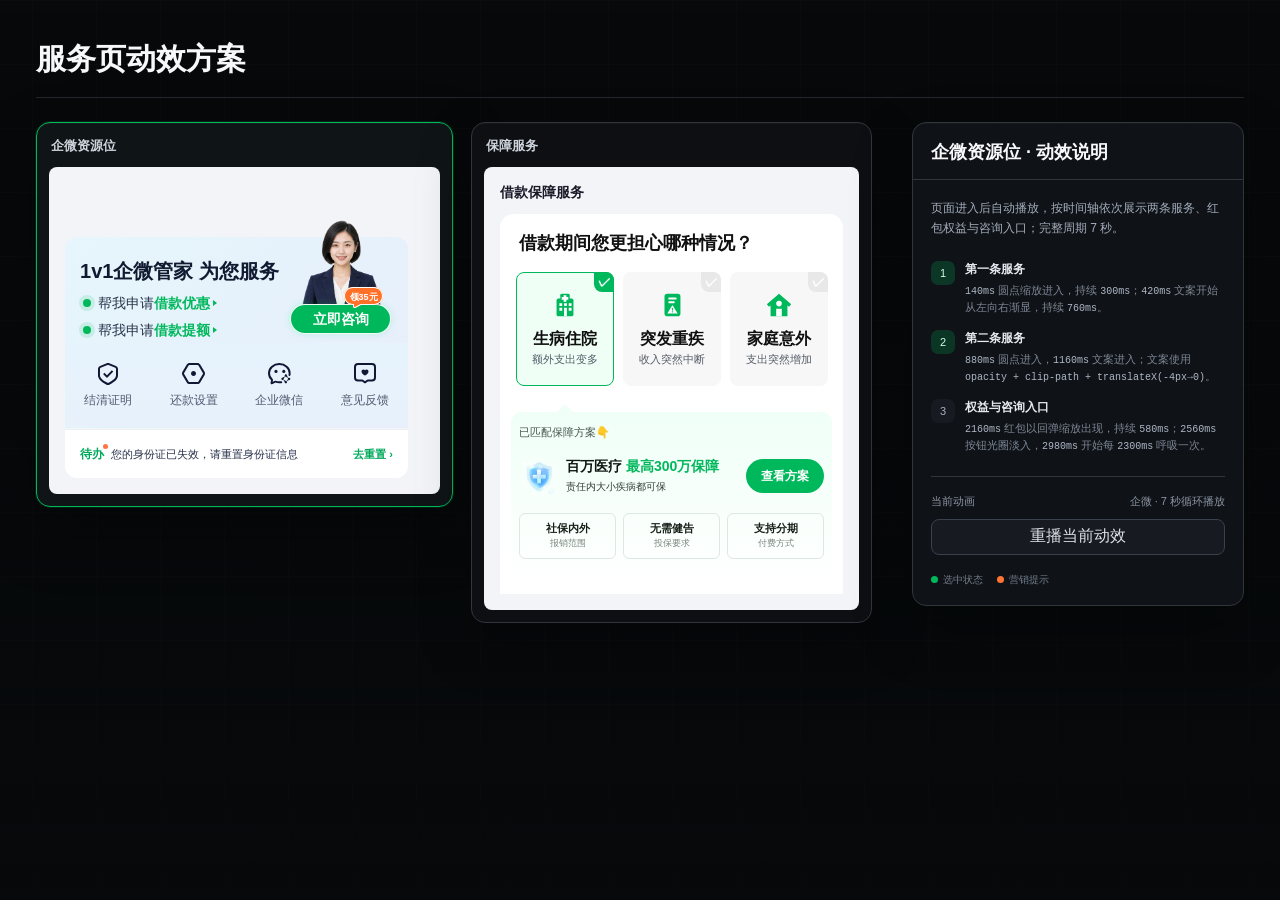
==== index.html @ 7b74b4e6 "Publish service page motion demo" ====
<!doctype html>
<html lang="zh-CN">
<head>
  <meta charset="utf-8" />
  <meta name="viewport" content="width=device-width, initial-scale=1" />
  <title>服务页动效方案</title>
  <style>
    :root { --bg:#07090b; --panel:#111419; --panel-2:#171a20; --line:#30353e; --line-soft:#22262d; --text:#f7f8fa; --muted:#8f98a8; --muted-2:#626b7a; --green:#00b85c; --orange:#ff7533; }
    * { box-sizing:border-box; }
    html,body { min-height:100%; margin:0; }
    body { position:relative; background-color:var(--bg); background-image:linear-gradient(rgba(255,255,255,.012) 1px,transparent 1px),linear-gradient(90deg,rgba(255,255,255,.012) 1px,transparent 1px); background-size:64px 64px; background-position:center top; color:var(--text); font-family:-apple-system,BlinkMacSystemFont,"Noto Sans SC","PingFang SC","Microsoft YaHei",sans-serif; -webkit-font-smoothing:antialiased; text-rendering:optimizeLegibility; }
    body::before { content:""; position:fixed; inset:0; z-index:0; background:linear-gradient(180deg,rgba(7,9,11,0) 0%,rgba(7,9,11,.08) 48%,rgba(7,9,11,.72) 100%); pointer-events:none; }
    button { font:inherit; }
    .app { position:relative; z-index:1; min-height:100vh; padding:42px 36px 64px; }
    .shell { position:relative; width:min(1240px,100%); margin:0 auto; }
    .topbar { position:relative; display:flex; justify-content:space-between; align-items:flex-end; gap:26px; padding-bottom:20px; border-bottom:1px solid var(--line-soft); }
    .eyebrow { margin:0 0 9px; color:var(--muted-2); font-size:11px; letter-spacing:.14em; }
    h1 { margin:0; font-size:30px; line-height:1.16; letter-spacing:0; }
    .subtitle { margin:10px 0 0; color:var(--muted); font-size:13px; line-height:1.6; }
    .figma-ref { color:#8993a3; font-size:12px; white-space:nowrap; }
    .figma-ref a { color:#b7c1d1; text-decoration:none; border-bottom:1px solid #5b6574; }
    .layout { display:grid; grid-template-columns:minmax(0,1fr) 332px; gap:30px; align-items:start; padding-top:24px; }
    .left { min-width:0; }
    .left-head { display:none; }
    .left-head h2 { margin:0; font-size:14px; letter-spacing:.01em; }
    .left-head span { color:var(--muted-2); font-size:11px; }
    .eyebrow,.subtitle,.figma-ref,.left-head span,.card-label small,.right-head .kicker,.legend { display:none; }
    .motion-grid { display:grid; grid-template-columns:417px 401px; gap:18px; align-items:start; }
    .motion-card { position:relative; min-width:0; padding:12px; border:1px solid var(--line); border-radius:14px; background:rgba(15,17,21,.9); box-shadow:0 22px 54px rgba(0,0,0,.28),inset 0 1px rgba(255,255,255,.025); cursor:pointer; transition:border-color .25s ease,background .25s ease,transform .25s ease,box-shadow .25s ease; backdrop-filter:blur(10px); }
    .motion-card:hover { transform:translateY(-2px); border-color:#47505d; }
    .motion-card.is-active { border-color:var(--green); background:rgba(16,22,24,.94); box-shadow:0 0 0 1px rgba(0,184,92,.14),0 24px 60px rgba(0,0,0,.34),inset 0 1px rgba(255,255,255,.035); }
    .motion-card.is-active .card-label small { color:#60d995; }
    .card-label { display:flex; align-items:center; justify-content:space-between; min-height:22px; margin:0 2px 10px; color:#cfd5de; font-size:13px; font-weight:600; }
    .card-label small { color:var(--muted-2); font-size:10px; font-weight:400; }
    .art { position:relative; overflow:hidden; padding:16px; border-radius:8px; background:#f3f4f7; }
    .wechat-art,.insurance-art { width:100%; }
    .wechat-demo,.insurance-demo { position:relative; width:100%; overflow:hidden; }
    .wechat-demo { aspect-ratio:359/295; border-radius:0; }
    .insurance-demo { aspect-ratio:343/411; border-radius:0; }
    .insurance-demo > img:first-child { display:block; width:100%; height:100%; object-fit:fill; }
    .art-hotspot,.insurance-choice { position:absolute; border:0; background:transparent; cursor:pointer; }
    .wechat-art,.wechat-demo { background:#f3f4f7; font-family:"PingFang SC",-apple-system,BlinkMacSystemFont,"Noto Sans SC","Microsoft YaHei",sans-serif; }
    .wechat-main-panel { position:absolute; left:0; top:18.31%; z-index:1; width:95.54%; height:64.75%; border-radius:12px 12px 0 0; background:linear-gradient(136deg,#e6f6fc 0%,#e6f1fb 58%,#e9eefb 100%); pointer-events:none; }
    .wechat-copy-layer { position:absolute; inset:0; z-index:3; pointer-events:none; }
    .wechat-title { position:absolute; left:4.2%; top:25.7%; color:#111a31; font-size:20px; font-weight:600; line-height:24px; white-space:nowrap; }
    .wechat-service-line { position:absolute; left:9.1%; height:22px; display:flex; align-items:center; color:#26354b; font-size:14px; font-weight:400; line-height:20px; white-space:nowrap; opacity:0; clip-path:inset(0 100% 0 0); transform:translateX(-4px); will-change:opacity,transform,clip-path; }
    .wechat-service-line.one { top:calc(35.25% + 5px); }
    .wechat-service-line.two { top:calc(44.4% + 5px); }
    .wechat-service-line strong { color:#00b85c; font-weight:600; }
    .wechat-service-line i { width:0; height:0; margin-left:3px; border-top:3px solid transparent; border-bottom:3px solid transparent; border-left:4px solid #00b85c; }
    .wechat-dot { position:absolute; left:5%; width:8px; height:8px; border-radius:50%; background:#00b85c; box-shadow:0 0 0 4px rgba(0,184,92,.14); opacity:0; transform:scale(.35); }
    .wechat-dot.one { top:calc(35.25% + 12px); }
    .wechat-dot.two { top:calc(44.4% + 12px); }
    .wechat-card.is-playing .wechat-service-line.one { animation:service-copy-in .76s .42s cubic-bezier(.22,1,.36,1) both; }
    .wechat-card.is-playing .wechat-service-line.two { animation:service-copy-in .76s 1.16s cubic-bezier(.22,1,.36,1) both; }
    .wechat-card.is-playing .wechat-dot.one { animation:dot-in .3s .14s cubic-bezier(.22,1,.36,1) both; }
    .wechat-card.is-playing .wechat-dot.two { animation:dot-in .3s .88s cubic-bezier(.22,1,.36,1) both; }
    .wechat-portrait-clean { position:absolute; left:66.02%; top:12.2%; z-index:1; width:22.01%; height:38.31%; object-fit:fill; pointer-events:none; }
    .wechat-cta-glow { position:absolute; right:9.19%; top:41.02%; z-index:4; width:28.13%; height:10.17%; border-radius:999px; box-shadow:0 0 0 0 rgba(0,184,92,.45); opacity:0; }
    .wechat-badge-glow { position:absolute; right:11.42%; top:35.25%; z-index:6; width:10.86%; height:7.46%; display:grid; place-items:center; padding-bottom:1px; visibility:hidden; color:#fff; background:url("[data-uri]") center/100% 100% no-repeat; opacity:0; transform:scale(.55); transform-origin:center; font-size:9px; font-weight:600; line-height:10px; white-space:nowrap; pointer-events:none; }
    .wechat-hotspot { right:9.19%; top:41.02%; z-index:5; width:28.13%; height:10.17%; display:grid; place-items:center; padding:0; border:.5px solid rgba(255,255,255,.95); border-radius:999px; color:#fff; background:#00b85c; box-shadow:0 0 7px rgba(0,234,117,.2); font-size:14px; font-weight:600; line-height:1; white-space:nowrap; }
    .wechat-hotspot span { transform:translateY(-.5px); }
    .wechat-tools-row { position:absolute; left:0; top:54.2%; z-index:4; width:95.54%; height:27.8%; display:grid; grid-template-columns:repeat(4,1fr); padding:18px 0 0; background:linear-gradient(180deg,#e6f3fc 0%,#e8f1fb 100%); pointer-events:none; }
    .wechat-tool { min-width:0; display:flex; flex-direction:column; align-items:center; color:rgba(18,23,54,.7); font-size:12px; font-weight:400; line-height:12px; white-space:nowrap; }
    .wechat-tool-icon { width:26px; height:26px; display:grid; place-items:center; }
    .wechat-tool-icon img { display:block; max-width:23px; max-height:22px; }
    .wechat-tool span { margin-top:7px; }
    .wechat-notice-row { position:absolute; left:0; top:83.4%; z-index:4; width:95.54%; height:16.6%; display:grid; grid-template-columns:auto minmax(0,1fr) auto; align-items:center; gap:7px; padding:0 15px; border-top:1px solid #eef1f4; border-radius:0 0 12px 12px; color:#28324b; background:#fff; font-size:11px; line-height:16px; pointer-events:none; }
    .wechat-notice-label { position:relative; color:#00a95c; font-size:12px; font-weight:900; }
    .wechat-notice-label::after { content:""; position:absolute; right:-4px; top:-2px; width:5px; height:5px; border-radius:50%; background:#ff7440; }
    .wechat-notice-copy { overflow:hidden; text-overflow:clip; white-space:nowrap; }
    .wechat-notice-link { color:#00a95c; font-weight:600; white-space:nowrap; }
    .wechat-card.is-playing .wechat-badge-glow { animation:badge-in .58s 2.16s both; }
    .wechat-card.is-playing .wechat-cta-glow { animation:glow-in .35s 2.56s both,cta-pulse 2.3s 2.98s infinite; }
    @keyframes service-copy-in { 0%{opacity:0;clip-path:inset(0 100% 0 0);transform:translateX(-4px)} 24%{opacity:.38} 100%{opacity:1;clip-path:inset(0 0 0 0);transform:translateX(0)} }
    @keyframes dot-in { from{opacity:0;transform:scale(.35)} to{opacity:1;transform:scale(1)} }
    @keyframes glow-in { from{opacity:0} to{opacity:1} }
    @keyframes badge-in { 0%{visibility:hidden;opacity:0;transform:translateY(3px) scale(.38)} 1%{visibility:visible} 52%{visibility:visible;opacity:1;transform:translateY(-1px) scale(1.16)} 70%{visibility:visible;opacity:1;transform:translateY(0) scale(.94)} 86%{visibility:visible;opacity:1;transform:translateY(0) scale(1.04)} 100%{visibility:visible;opacity:1;transform:translateY(0) scale(1)} }
    @keyframes cta-pulse { 0%,100%{box-shadow:0 0 0 0 rgba(0,184,92,.42)} 50%{box-shadow:0 0 0 9px rgba(0,184,92,0)} }
    .insurance-demo { color:#111426; background:#f3f4f7; font-family:"PingFang SC",-apple-system,BlinkMacSystemFont,"Noto Sans SC","Microsoft YaHei",sans-serif; }
    .insurance-surface { position:absolute; left:0; right:0; top:31px; bottom:0; z-index:1; border-radius:14px 14px 0 0; background:#fff; }
    .insurance-page-title { position:absolute; left:0; top:0; z-index:2; height:31px; display:flex; align-items:flex-start; color:#181a28; font-size:14px; font-weight:600; line-height:18px; white-space:nowrap; }
    .insurance-question { position:absolute; left:19px; top:48px; z-index:2; margin:0; color:#111; font-size:18px; font-weight:600; line-height:24px; white-space:nowrap; }
    .insurance-choices { position:absolute; left:16px; right:15px; top:89px; z-index:3; display:grid; grid-template-columns:repeat(3,1fr); gap:9px; }
    .insurance-choice { position:relative; height:114px; display:flex; flex-direction:column; align-items:center; justify-content:flex-start; padding:17px 4px 9px; border:1px solid transparent; border-radius:8px; color:#00b85c; background:#f7f7f7; transition:border-color .2s ease,background .2s ease; }
    .insurance-choice.is-selected { border-color:#00b85c; background:#effff6; }
    .insurance-choice .check { position:absolute; right:-1px; top:-1px; width:20px; height:20px; display:grid; place-items:center; border-radius:0 8px 0 8px; color:#fff; background:#e8e8e8; font-size:13px; font-weight:800; line-height:1; }
    .insurance-choice.is-selected .check { background:#00b85c; }
    .insurance-choice-icon { width:30px; height:30px; display:block; color:#00b85c; }
    .insurance-choice strong { margin-top:9px; color:#101010; font-size:16px; font-weight:700; line-height:20px; white-space:nowrap; }
    .insurance-choice small { margin-top:3px; color:#555d68; font-size:11px; font-weight:400; line-height:15px; white-space:nowrap; }
    .insurance-ui { position:absolute; inset:0; z-index:4; pointer-events:none; }
    .insurance-choices .insurance-choice { pointer-events:auto; cursor:pointer; }
    .analysis { position:absolute; left:11px; top:229px; width:321px; height:172px; display:grid; place-items:center; border-radius:11px; background:linear-gradient(180deg,#effff7 0%,#fff 100%); box-shadow:0 1px 0 rgba(255,255,255,.7) inset; opacity:0; pointer-events:none; transition:opacity .24s ease; z-index:5; }
    .analysis::before { content:""; width:26px; height:26px; border:2px solid rgba(0,184,92,.2); border-top-color:var(--green); border-radius:50%; animation:spin .75s linear infinite; }
    .analysis span { position:absolute; top:calc(50% + 27px); color:#527966; font-size:11px; white-space:nowrap; }
    .insurance-art-wrap.is-analyzing .analysis { opacity:1; }
    .insurance-result { position:absolute; left:11px; top:229px; width:321px; height:172px; padding:12px 8px 10px; overflow:visible; border-radius:11px; background:linear-gradient(180deg,#effff7 0%,#fff 100%); opacity:0; pointer-events:none; transition:opacity .3s ease; z-index:6; }
    .insurance-result::before { content:""; position:absolute; top:-8px; left:var(--result-pointer,45px); width:0; height:0; border-left:9px solid transparent; border-right:9px solid transparent; border-bottom:9px solid #effff7; transition:left .25s ease; }
    .insurance-art-wrap[data-active="hospital"] { --result-pointer:45px; }
    .insurance-art-wrap[data-active="critical"] { --result-pointer:151px; }
    .insurance-art-wrap[data-active="family"] { --result-pointer:257px; }
    .insurance-result.is-visible { opacity:1; pointer-events:auto; }
    .result-stage { opacity:0; transform:translateY(10px); }
    .insurance-result.is-visible .result-stage-1 { animation:result-item-in .38s .12s cubic-bezier(.22,1,.36,1) both; }
    .insurance-result.is-visible .result-stage-2 { animation:result-item-in .42s .38s cubic-bezier(.22,1,.36,1) both; }
    .insurance-result.is-visible .result-stage-3 { animation:result-item-in .42s .66s cubic-bezier(.22,1,.36,1) both; }
    .result-kicker { color:#46544c; font-size:11px; line-height:16px; }
    .result-summary { display:grid; grid-template-columns:40px minmax(0,1fr) 78px; align-items:center; gap:7px; margin-top:16px; }
    .result-icon { display:block; width:40px; height:40px; object-fit:contain; }
    .result-copy { min-width:0; }
    .result-copy h3 { margin:0; color:#101612; font-size:14px; line-height:18px; white-space:nowrap; }
    .result-copy h3 em { color:#00b85c; font-style:normal; }
    .result-copy p { margin:5px 0 0; color:#303b34; font-size:10px; line-height:14px; white-space:nowrap; }
    .result-button { width:78px; height:34px; display:grid; place-items:center; padding:0; border:0; border-radius:999px; color:#fff; background:#00b85c; font-size:12px; font-weight:600; line-height:1; white-space:nowrap; cursor:pointer; pointer-events:auto; }
    .result-benefits { display:grid; grid-template-columns:repeat(3,1fr); gap:7px; margin-top:17px; }
    .benefit { min-height:46px; display:grid; place-items:center; align-content:center; border:1px solid #dbe9e0; border-radius:6px; color:#7b877f; font-size:9px; line-height:14px; text-align:center; }
    .benefit b { display:block; color:#172019; font-size:11px; line-height:15px; }
    @keyframes spin { to{transform:rotate(360deg)} }
    @keyframes result-item-in { from{opacity:0;transform:translateY(10px)} to{opacity:1;transform:none} }
    .right { position:sticky; top:24px; border:1px solid var(--line); border-radius:14px; background:rgba(17,20,25,.9); box-shadow:0 24px 60px rgba(0,0,0,.3),inset 0 1px rgba(255,255,255,.03); overflow:hidden; backdrop-filter:blur(12px); }
    .right-head { padding:17px 18px 15px; border-bottom:1px solid var(--line); }
    .right-head .kicker { color:#788293; font-size:10px; letter-spacing:.12em; }
    .right-head h2 { margin:0; font-size:18px; }
    .right-body { padding:18px; }
    .right-body p { margin:0; color:#a3adbc; font-size:12px; line-height:1.7; }
    .rule { display:grid; gap:14px; margin-top:22px; }
    .rule-item { display:grid; grid-template-columns:24px 1fr; gap:10px; }
    .rule-num { width:24px; height:24px; display:grid; place-items:center; border-radius:7px; color:#a8b2c1; background:var(--panel-2); font-size:11px; }
    .rule-item.active .rule-num { color:#d0ffe2; background:rgba(0,184,92,.22); }
    .rule-item strong { display:block; color:#e6eaf0; font-size:12px; font-weight:600; }
    .rule-item span { display:block; margin-top:4px; color:#7d8796; font-size:11px; line-height:1.5; }
    .rule-item code { color:#aeb8c7; font-family:"SFMono-Regular",Consolas,"Liberation Mono",monospace; font-size:10px; }
    .control { margin-top:22px; padding-top:17px; border-top:1px solid var(--line); }
    .control-title { display:flex; justify-content:space-between; align-items:center; color:#8b95a4; font-size:11px; }
    .control button { margin-top:10px; width:100%; min-height:36px; border:1px solid #39414e; border-radius:8px; color:#dce1e8; background:#171b21; cursor:pointer; transition:background .2s ease,border-color .2s ease; }
    .control button:hover { border-color:#5f6a7a; background:#1d222a; }
    .legend { display:flex; gap:14px; margin-top:18px; color:#737d8d; font-size:10px; }
    .legend i { display:inline-block; width:7px; height:7px; margin-right:5px; border-radius:50%; background:var(--green); }
    .legend i.orange { background:var(--orange); }
    .toast { position:fixed; z-index:20; left:50%; bottom:28px; transform:translate(-50%,12px); opacity:0; padding:9px 14px; border-radius:999px; color:#fff; background:rgba(27,31,39,.96); border:1px solid #3a4351; font-size:12px; pointer-events:none; transition:opacity .22s ease,transform .22s ease; }
    .toast.is-visible { opacity:1; transform:translate(-50%,0); }
    .motion-card[data-effect="wechat"] { width:417px; max-width:417px; }
    .motion-card[data-effect="insurance"] { width:401px; max-width:401px; }
    @media (max-width:1240px) { .app{padding:28px 18px 48px}.topbar{display:block}.figma-ref{display:none}.layout{grid-template-columns:1fr}.right{position:static;max-width:836px}.motion-grid{grid-template-columns:417px 401px} }
    @media (max-width:870px) { .motion-grid{grid-template-columns:1fr;max-width:440px}.motion-card{width:100%!important}.motion-card[data-effect="wechat"]{max-width:417px}.motion-card[data-effect="insurance"]{max-width:401px}.right{max-width:440px}.result-copy h3{font-size:14px}.result-button{font-size:10px}.result-copy p{font-size:9px} }
    @media (prefers-reduced-motion:reduce) {
      *,*::before,*::after { animation-duration:.001ms!important; animation-iteration-count:1!important; transition-duration:.001ms!important; }
      .result-stage { opacity:1; transform:none; }
    }
  </style>
</head>
<body>
  <main class="app"><div class="shell">
    <header class="topbar"><div><p class="eyebrow">SERVICE PAGE · MOTION DIRECTION</p><h1>服务页动效方案</h1><p class="subtitle">基于 Figma 画板原尺寸还原，左侧选择动效查看，右侧说明交互重点。</p></div><div class="figma-ref">源画板：<a href="https://www.figma.com/design/YgrxtOjC9vlyzGqC37ziij/Untitled?node-id=67-2" target="_blank" rel="noreferrer">服务页 · 67:2</a></div></header>
    <section class="layout"><div class="left"><div class="left-head"><h2>动效选择</h2><span>点击卡片切换右侧说明</span></div><div class="motion-grid">
      <article class="motion-card is-active" data-effect="wechat" tabindex="0" aria-label="选择企微动效"><div class="card-label"><span>企微资源位</span><small>67:2635</small></div><div class="art wechat-art"><div class="wechat-demo wechat-card is-playing" id="wechat-card">
        <div class="wechat-main-panel" aria-hidden="true"></div>
        <div class="wechat-copy-layer" aria-hidden="true">
          <div class="wechat-title">1v1企微管家 为您服务</div>
          <div class="wechat-service-line one"><span>帮我申请</span><strong>借款优惠</strong><i></i></div>
          <div class="wechat-service-line two"><span>帮我申请</span><strong>借款提额</strong><i></i></div>
          <img class="wechat-portrait-clean" src="[data-uri]" alt="" />
          <div class="wechat-dot one"></div><div class="wechat-dot two"></div><div class="wechat-cta-glow"></div>
        </div>
        <div class="wechat-tools-row" aria-hidden="true">
          <div class="wechat-tool"><div class="wechat-tool-icon"><img src="[data-uri]" alt="" /></div><span>结清证明</span></div>
          <div class="wechat-tool"><div class="wechat-tool-icon"><img src="[data-uri]" alt="" /></div><span>还款设置</span></div>
          <div class="wechat-tool"><div class="wechat-tool-icon"><img src="[data-uri]" alt="" /></div><span>企业微信</span></div>
          <div class="wechat-tool"><div class="wechat-tool-icon"><img src="[data-uri]" alt="" /></div><span>意见反馈</span></div>
        </div>
        <div class="wechat-notice-row" aria-hidden="true"><span class="wechat-notice-label">待办</span><span class="wechat-notice-copy">您的身份证已失效，请重置身份证信息</span><span class="wechat-notice-link">去重置 ›</span></div>
        <button class="art-hotspot wechat-hotspot" aria-label="咨询企微管家"><span>立即咨询</span></button>
        <div class="wechat-badge-glow" aria-hidden="true">领35元</div>
      </div></div></article>
      <article class="motion-card" data-effect="insurance" tabindex="0" aria-label="选择保障动效"><div class="card-label"><span>保障服务</span><small>67:215 / 67:1181</small></div><div class="art insurance-art"><div class="insurance-demo insurance-art-wrap" id="insurance-wrap" data-active="hospital">
        <div class="insurance-surface" aria-hidden="true"></div>
        <div class="insurance-page-title">借款保障服务</div>
        <h3 class="insurance-question">借款期间您更担心哪种情况？</h3>
        <div class="insurance-choices">
          <button class="insurance-choice is-selected" data-choice="hospital" type="button" aria-label="选择生病住院">
            <span class="check">✓</span>
            <svg class="insurance-choice-icon" viewBox="0 0 32 32" aria-hidden="true"><rect x="7" y="9" width="18" height="19" rx="2" fill="currentColor"/><rect x="11" y="4" width="10" height="7" rx="1.5" fill="currentColor"/><path d="M14.5 5.5h3v2h2v3h-2v2h-3v-2h-2v-3h2zM10 14h3v3h-3zm5 0h3v3h-3zm5 0h3v3h-3zm-10 5h3v3h-3zm10 0h3v3h-3zm-5 0h3v9h-3z" fill="#fff"/></svg>
            <strong>生病住院</strong><small>额外支出变多</small>
          </button>
          <button class="insurance-choice" data-choice="critical" type="button" aria-label="选择突发重疾">
            <span class="check">✓</span>
            <svg class="insurance-choice-icon" viewBox="0 0 32 32" aria-hidden="true"><rect x="8" y="4" width="17" height="24" rx="3" fill="currentColor"/><rect x="12" y="8" width="9" height="2" rx="1" fill="#fff"/><rect x="12" y="12" width="7" height="2" rx="1" fill="#fff"/><path d="M16.5 16 22 25H11l5.5-9Z" fill="#fff"/><rect x="16" y="19" width="1" height="3" rx=".5" fill="currentColor"/><circle cx="16.5" cy="23.3" r=".75" fill="currentColor"/></svg>
            <strong>突发重疾</strong><small>收入突然中断</small>
          </button>
          <button class="insurance-choice" data-choice="family" type="button" aria-label="选择家庭意外">
            <span class="check">✓</span>
            <svg class="insurance-choice-icon" viewBox="0 0 32 32" aria-hidden="true"><path d="M3 15.2 16 4l13 11.2-2.3 2.7-1.7-1.5V28H7V16.4l-1.7 1.5L3 15.2Z" fill="currentColor"/><path d="M13 28v-8h6v8" fill="#fff"/><circle cx="16" cy="14.5" r="3" fill="#fff"/></svg>
            <strong>家庭意外</strong><small>支出突然增加</small>
          </button>
        </div>
        <div class="insurance-ui"><div class="analysis"><span>正在为您匹配保障方案</span></div><div class="insurance-result" id="insurance-result" aria-live="polite"></div></div>
      </div></div></article>
    </div></div>
    <aside class="right" aria-live="polite"><div class="right-head"><div class="kicker" id="detail-kicker">MOTION 01</div><h2 id="detail-title">企微资源位 · 动效说明</h2></div><div class="right-body"><p id="detail-copy">页面进入后自动播放，按时间轴依次展示两条服务、红包权益与咨询入口；完整周期 7 秒。</p><div class="rule" id="detail-rules"><div class="rule-item active"><div class="rule-num">1</div><div><strong>第一条服务</strong><span><code>140ms</code> 圆点缩放进入，持续 <code>300ms</code>；<code>420ms</code> 文案开始从左向右渐显，持续 <code>760ms</code>。</span></div></div><div class="rule-item active"><div class="rule-num">2</div><div><strong>第二条服务</strong><span><code>880ms</code> 圆点进入，<code>1160ms</code> 文案进入；文案使用 <code>opacity + clip-path + translateX(-4px→0)</code>。</span></div></div><div class="rule-item"><div class="rule-num">3</div><div><strong>权益与咨询入口</strong><span><code>2160ms</code> 红包以回弹缩放出现，持续 <code>580ms</code>；<code>2560ms</code> 按钮光圈淡入，<code>2980ms</code> 开始每 <code>2300ms</code> 呼吸一次。</span></div></div></div><div class="control"><div class="control-title"><span>当前动画</span><span id="control-label">企微 · 循环播放</span></div><button id="replay" type="button">重播当前动效</button></div><div class="legend"><span><i></i>选中状态</span><span><i class="orange"></i>营销提示</span></div></div></aside>
    </section>
  </div><div class="toast" id="toast" role="status"></div></main>
  <script>
    const effectCards=[...document.querySelectorAll('.motion-card')],wechatCard=document.getElementById('wechat-card'),insuranceWrap=document.getElementById('insurance-wrap'),insuranceResult=document.getElementById('insurance-result'),detailKicker=document.getElementById('detail-kicker'),detailTitle=document.getElementById('detail-title'),detailCopy=document.getElementById('detail-copy'),detailRules=document.getElementById('detail-rules'),controlLabel=document.getElementById('control-label'),toast=document.getElementById('toast');
    const insuranceData={hospital:{title:'百万医疗',accent:'最高300万保障',desc:'责任内大小疾病都可保',benefits:[['社保内外','报销范围'],['无需健告','投保要求'],['支持分期','付费方式']]},critical:{title:'重疾险',accent:'最高600万保障',desc:'确诊即赔，理赔款可自由支配',benefits:[['确诊给付','保障方式'],['用途灵活','资金用途'],['异地转诊','就医支持']]},family:{title:'家庭意外',accent:'家庭成员都能保',desc:'意外医疗与住院津贴一起覆盖',benefits:[['意外医疗','保障责任'],['住院津贴','给付方式'],['保费可控','付费方式']]}};
    const motionSpecs={
      wechat:{title:'企微资源位 · 动效说明',copy:'页面进入后自动播放，按时间轴依次展示两条服务、红包权益与咨询入口；完整周期 7 秒。',control:'企微 · 7 秒循环播放',rules:`<div class="rule-item active"><div class="rule-num">1</div><div><strong>第一条服务</strong><span><code>140ms</code> 圆点缩放进入，持续 <code>300ms</code>；<code>420ms</code> 文案开始从左向右渐显，持续 <code>760ms</code>。</span></div></div><div class="rule-item active"><div class="rule-num">2</div><div><strong>第二条服务</strong><span><code>880ms</code> 圆点进入，<code>1160ms</code> 文案进入；文案使用 <code>opacity + clip-path + translateX(-4px→0)</code>。</span></div></div><div class="rule-item"><div class="rule-num">3</div><div><strong>权益与咨询入口</strong><span><code>2160ms</code> 红包以回弹缩放出现，持续 <code>580ms</code>；<code>2560ms</code> 按钮光圈淡入，<code>2980ms</code> 开始每 <code>2300ms</code> 呼吸一次。</span></div></div>`},
      insurance:{title:'保障服务 · 动效说明',copy:'用户点击任一担忧场景后立即更新选中态，展示 900ms 匹配过程，再按三个时间节点递进呈现方案。',control:'保障 · 点击场景触发',rules:`<div class="rule-item active"><div class="rule-num">1</div><div><strong>场景选中</strong><span>点击后立即切换 <code>is-selected</code>，边框与背景在 <code>200ms</code> 内过渡；同时将结果面板透明度设为 <code>0</code>。</span></div></div><div class="rule-item active"><div class="rule-num">2</div><div><strong>匹配过程</strong><span>加载层即时淡入并保持 <code>900ms</code>；转圈周期 <code>750ms linear</code>，文案固定为“正在为您匹配保障方案”。</span></div></div><div class="rule-item"><div class="rule-num">3</div><div><strong>结果递进</strong><span><code>900ms</code> 后结果面板用 <code>300ms</code> 渐显；标题、方案、利益点分别延迟 <code>120 / 380 / 660ms</code>，使用 <code>opacity + translateY(10px→0)</code>。</span></div></div>`}
    };
    function showToast(message){toast.textContent=message;toast.classList.add('is-visible');clearTimeout(showToast.timer);showToast.timer=setTimeout(()=>toast.classList.remove('is-visible'),1500)}
    function restartWechat(){wechatCard.classList.remove('is-playing');void wechatCard.offsetWidth;wechatCard.classList.add('is-playing')}
    function renderInsuranceResult(key){const d=insuranceData[key];insuranceResult.innerHTML=`<div class="result-kicker result-stage result-stage-1">已匹配保障方案👇</div><div class="result-summary result-stage result-stage-2"><img class="result-icon" src="[data-uri]" alt="" /><div class="result-copy"><h3>${d.title} <em>${d.accent}</em></h3><p>${d.desc}</p></div><button class="result-button" type="button">查看方案</button></div><div class="result-benefits result-stage result-stage-3">${d.benefits.map(item=>`<div class="benefit"><b>${item[0]}</b>${item[1]}</div>`).join('')}</div>`}
    function selectInsurance(button){const key=button.dataset.choice;insuranceWrap.dataset.active=key;insuranceWrap.querySelectorAll('.insurance-choice').forEach(item=>item.classList.toggle('is-selected',item===button));insuranceWrap.classList.add('is-analyzing');insuranceResult.classList.remove('is-visible');clearTimeout(insuranceWrap._timer);clearTimeout(insuranceWrap._crossfadeTimer);insuranceWrap._timer=setTimeout(()=>{renderInsuranceResult(key);requestAnimationFrame(()=>{insuranceResult.classList.add('is-visible');insuranceWrap._crossfadeTimer=setTimeout(()=>insuranceWrap.classList.remove('is-analyzing'),300)})},900)}
    function setEffect(effect){const isWechat=effect==='wechat',spec=motionSpecs[effect];effectCards.forEach(card=>card.classList.toggle('is-active',card.dataset.effect===effect));detailKicker.textContent=isWechat?'MOTION 01':'MOTION 02';detailTitle.textContent=spec.title;detailCopy.textContent=spec.copy;detailRules.innerHTML=spec.rules;controlLabel.textContent=spec.control;if(isWechat)restartWechat()}
    effectCards.forEach(card=>{card.addEventListener('click',()=>setEffect(card.dataset.effect));card.addEventListener('keydown',e=>{if(e.key==='Enter'||e.key===' '){e.preventDefault();setEffect(card.dataset.effect)}})});
    document.querySelectorAll('.insurance-choice').forEach(button=>button.addEventListener('click',e=>{e.stopPropagation();selectInsurance(button)}));
    document.querySelector('.wechat-hotspot').addEventListener('click',e=>{e.stopPropagation();showToast('正在进入企微咨询')});
    document.addEventListener('click',e=>{if(e.target.matches('.result-button'))showToast('正在打开保障方案')});
    document.getElementById('replay').addEventListener('click',()=>{const active=document.querySelector('.motion-card.is-active')?.dataset.effect;if(active==='wechat')restartWechat();else{const selected=insuranceWrap.querySelector('.insurance-choice.is-selected');if(selected)selectInsurance(selected)}});
    renderInsuranceResult('hospital');insuranceResult.classList.add('is-visible');setInterval(()=>{if(document.querySelector('.motion-card.is-active')?.dataset.effect==='wechat')restartWechat()},7000);setEffect('wechat');
  </script>
</body>
</html>
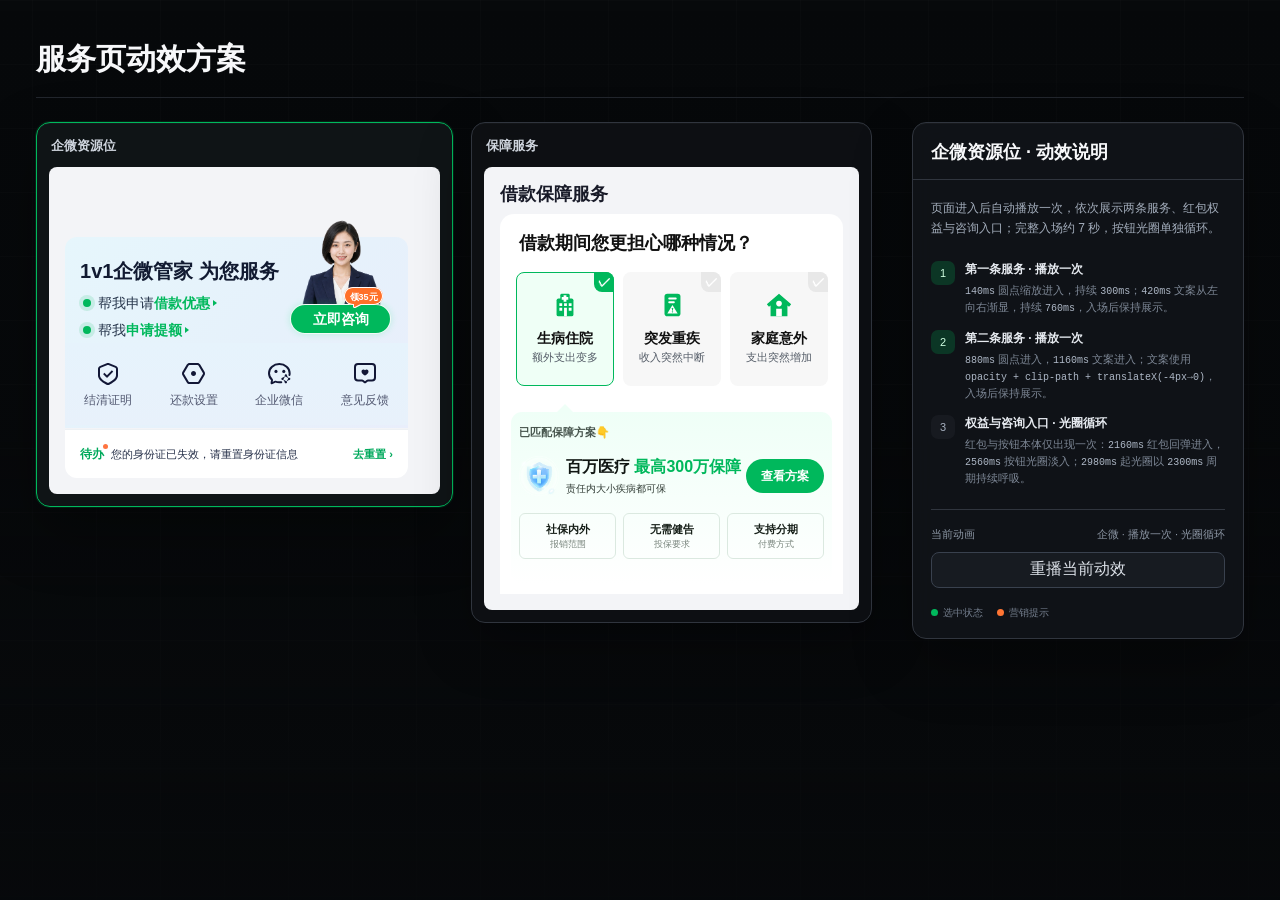
==== commit a65897d1: "Update index.html" ====
--- a/index.html
+++ b/index.html
@@ -79,7 +79,7 @@
     @keyframes cta-pulse { 0%,100%{box-shadow:0 0 0 0 rgba(0,184,92,.42)} 50%{box-shadow:0 0 0 9px rgba(0,184,92,0)} }
     .insurance-demo { color:#111426; background:#f3f4f7; font-family:"PingFang SC",-apple-system,BlinkMacSystemFont,"Noto Sans SC","Microsoft YaHei",sans-serif; }
     .insurance-surface { position:absolute; left:0; right:0; top:31px; bottom:0; z-index:1; border-radius:14px 14px 0 0; background:#fff; }
-    .insurance-page-title { position:absolute; left:0; top:0; z-index:2; height:31px; display:flex; align-items:flex-start; color:#181a28; font-size:14px; font-weight:600; line-height:18px; white-space:nowrap; }
+    .insurance-page-title { position:absolute; left:0; top:0; z-index:2; height:31px; display:flex; align-items:flex-start; color:#181a28; font-size:18px; font-weight:900; line-height:22px; white-space:nowrap; }
     .insurance-question { position:absolute; left:19px; top:48px; z-index:2; margin:0; color:#111; font-size:18px; font-weight:600; line-height:24px; white-space:nowrap; }
     .insurance-choices { position:absolute; left:16px; right:15px; top:89px; z-index:3; display:grid; grid-template-columns:repeat(3,1fr); gap:9px; }
     .insurance-choice { position:relative; height:114px; display:flex; flex-direction:column; align-items:center; justify-content:flex-start; padding:17px 4px 9px; border:1px solid transparent; border-radius:8px; color:#00b85c; background:#f7f7f7; transition:border-color .2s ease,background .2s ease; }
@@ -87,29 +87,31 @@
     .insurance-choice .check { position:absolute; right:-1px; top:-1px; width:20px; height:20px; display:grid; place-items:center; border-radius:0 8px 0 8px; color:#fff; background:#e8e8e8; font-size:13px; font-weight:800; line-height:1; }
     .insurance-choice.is-selected .check { background:#00b85c; }
     .insurance-choice-icon { width:30px; height:30px; display:block; color:#00b85c; }
-    .insurance-choice strong { margin-top:9px; color:#101010; font-size:16px; font-weight:700; line-height:20px; white-space:nowrap; }
+    .insurance-choice strong { margin-top:9px; color:#101010; font-size:14px; font-weight:600; line-height:18px; white-space:nowrap; }
     .insurance-choice small { margin-top:3px; color:#555d68; font-size:11px; font-weight:400; line-height:15px; white-space:nowrap; }
     .insurance-ui { position:absolute; inset:0; z-index:4; pointer-events:none; }
     .insurance-choices .insurance-choice { pointer-events:auto; cursor:pointer; }
-    .analysis { position:absolute; left:11px; top:229px; width:321px; height:172px; display:grid; place-items:center; border-radius:11px; background:linear-gradient(180deg,#effff7 0%,#fff 100%); box-shadow:0 1px 0 rgba(255,255,255,.7) inset; opacity:0; pointer-events:none; transition:opacity .24s ease; z-index:5; }
-    .analysis::before { content:""; width:26px; height:26px; border:2px solid rgba(0,184,92,.2); border-top-color:var(--green); border-radius:50%; animation:spin .75s linear infinite; }
-    .analysis span { position:absolute; top:calc(50% + 27px); color:#527966; font-size:11px; white-space:nowrap; }
-    .insurance-art-wrap.is-analyzing .analysis { opacity:1; }
     .insurance-result { position:absolute; left:11px; top:229px; width:321px; height:172px; padding:12px 8px 10px; overflow:visible; border-radius:11px; background:linear-gradient(180deg,#effff7 0%,#fff 100%); opacity:0; pointer-events:none; transition:opacity .3s ease; z-index:6; }
     .insurance-result::before { content:""; position:absolute; top:-8px; left:var(--result-pointer,45px); width:0; height:0; border-left:9px solid transparent; border-right:9px solid transparent; border-bottom:9px solid #effff7; transition:left .25s ease; }
     .insurance-art-wrap[data-active="hospital"] { --result-pointer:45px; }
     .insurance-art-wrap[data-active="critical"] { --result-pointer:151px; }
     .insurance-art-wrap[data-active="family"] { --result-pointer:257px; }
     .insurance-result.is-visible { opacity:1; pointer-events:auto; }
-    .result-stage { opacity:0; transform:translateY(10px); }
-    .insurance-result.is-visible .result-stage-1 { animation:result-item-in .38s .12s cubic-bezier(.22,1,.36,1) both; }
-    .insurance-result.is-visible .result-stage-2 { animation:result-item-in .42s .38s cubic-bezier(.22,1,.36,1) both; }
-    .insurance-result.is-visible .result-stage-3 { animation:result-item-in .42s .66s cubic-bezier(.22,1,.36,1) both; }
-    .result-kicker { color:#46544c; font-size:11px; line-height:16px; }
+    .result-stage { opacity:0; transform:translateY(8px); will-change:opacity,transform; }
+    .insurance-result.is-loading .result-kicker { opacity:1; transform:none; animation:none!important; color:#527966; }
+    .insurance-result.is-loading .result-kicker::before { content:""; display:inline-block; width:10px; height:10px; margin-right:5px; border:1.5px solid rgba(0,184,92,.22); border-top-color:var(--green); border-radius:50%; vertical-align:-1px; animation:spin .75s linear infinite; }
+    .insurance-result.is-loading .result-summary,
+    .insurance-result.is-loading .result-benefits { opacity:.42; transform:translateY(2px); animation:none!important; transition:opacity .26s cubic-bezier(.22,1,.36,1),transform .26s cubic-bezier(.22,1,.36,1); }
+    .insurance-result.is-loading.is-swapping .result-summary,
+    .insurance-result.is-loading.is-swapping .result-benefits { opacity:0; transform:translateY(5px); transition-duration:.18s; }
+    .insurance-result.is-visible .result-stage-1 { animation:result-item-in .32s .02s cubic-bezier(.16,1,.3,1) both; }
+    .insurance-result.is-visible .result-stage-2 { animation:result-item-in .42s .1s cubic-bezier(.16,1,.3,1) both; }
+    .insurance-result.is-visible .result-stage-3 { animation:result-item-in .44s .22s cubic-bezier(.16,1,.3,1) both; }
+    .result-kicker { color:#46544c; font-size:11px; font-weight:600; line-height:16px; }
     .result-summary { display:grid; grid-template-columns:40px minmax(0,1fr) 78px; align-items:center; gap:7px; margin-top:16px; }
     .result-icon { display:block; width:40px; height:40px; object-fit:contain; }
     .result-copy { min-width:0; }
-    .result-copy h3 { margin:0; color:#101612; font-size:14px; line-height:18px; white-space:nowrap; }
+    .result-copy h3 { margin:0; color:#101612; font-size:16px; font-weight:900; line-height:20px; white-space:nowrap; }
     .result-copy h3 em { color:#00b85c; font-style:normal; }
     .result-copy p { margin:5px 0 0; color:#303b34; font-size:10px; line-height:14px; white-space:nowrap; }
     .result-button { width:78px; height:34px; display:grid; place-items:center; padding:0; border:0; border-radius:999px; color:#fff; background:#00b85c; font-size:12px; font-weight:600; line-height:1; white-space:nowrap; cursor:pointer; pointer-events:auto; }
@@ -117,7 +119,7 @@
     .benefit { min-height:46px; display:grid; place-items:center; align-content:center; border:1px solid #dbe9e0; border-radius:6px; color:#7b877f; font-size:9px; line-height:14px; text-align:center; }
     .benefit b { display:block; color:#172019; font-size:11px; line-height:15px; }
     @keyframes spin { to{transform:rotate(360deg)} }
-    @keyframes result-item-in { from{opacity:0;transform:translateY(10px)} to{opacity:1;transform:none} }
+    @keyframes result-item-in { from{opacity:0;transform:translateY(8px)} to{opacity:1;transform:none} }
     .right { position:sticky; top:24px; border:1px solid var(--line); border-radius:14px; background:rgba(17,20,25,.9); box-shadow:0 24px 60px rgba(0,0,0,.3),inset 0 1px rgba(255,255,255,.03); overflow:hidden; backdrop-filter:blur(12px); }
     .right-head { padding:17px 18px 15px; border-bottom:1px solid var(--line); }
     .right-head .kicker { color:#788293; font-size:10px; letter-spacing:.12em; }
@@ -143,7 +145,7 @@
     .motion-card[data-effect="wechat"] { width:417px; max-width:417px; }
     .motion-card[data-effect="insurance"] { width:401px; max-width:401px; }
     @media (max-width:1240px) { .app{padding:28px 18px 48px}.topbar{display:block}.figma-ref{display:none}.layout{grid-template-columns:1fr}.right{position:static;max-width:836px}.motion-grid{grid-template-columns:417px 401px} }
-    @media (max-width:870px) { .motion-grid{grid-template-columns:1fr;max-width:440px}.motion-card{width:100%!important}.motion-card[data-effect="wechat"]{max-width:417px}.motion-card[data-effect="insurance"]{max-width:401px}.right{max-width:440px}.result-copy h3{font-size:14px}.result-button{font-size:10px}.result-copy p{font-size:9px} }
+    @media (max-width:870px) { .motion-grid{grid-template-columns:1fr;max-width:440px}.motion-card{width:100%!important}.motion-card[data-effect="wechat"]{max-width:417px}.motion-card[data-effect="insurance"]{max-width:401px}.right{max-width:440px}.result-copy h3{font-size:15px}.result-button{font-size:10px}.result-copy p{font-size:9px} }
     @media (prefers-reduced-motion:reduce) {
       *,*::before,*::after { animation-duration:.001ms!important; animation-iteration-count:1!important; transition-duration:.001ms!important; }
       .result-stage { opacity:1; transform:none; }
@@ -159,7 +161,7 @@
         <div class="wechat-copy-layer" aria-hidden="true">
           <div class="wechat-title">1v1企微管家 为您服务</div>
           <div class="wechat-service-line one"><span>帮我申请</span><strong>借款优惠</strong><i></i></div>
-          <div class="wechat-service-line two"><span>帮我申请</span><strong>借款提额</strong><i></i></div>
+          <div class="wechat-service-line two"><span>帮我</span><strong>申请提额</strong><i></i></div>
           <img class="wechat-portrait-clean" src="[data-uri]" alt="" />
           <div class="wechat-dot one"></div><div class="wechat-dot two"></div><div class="wechat-cta-glow"></div>
         </div>
@@ -194,30 +196,30 @@
             <strong>家庭意外</strong><small>支出突然增加</small>
           </button>
         </div>
-        <div class="insurance-ui"><div class="analysis"><span>正在为您匹配保障方案</span></div><div class="insurance-result" id="insurance-result" aria-live="polite"></div></div>
+        <div class="insurance-ui"><div class="insurance-result" id="insurance-result" aria-live="polite"></div></div>
       </div></div></article>
     </div></div>
-    <aside class="right" aria-live="polite"><div class="right-head"><div class="kicker" id="detail-kicker">MOTION 01</div><h2 id="detail-title">企微资源位 · 动效说明</h2></div><div class="right-body"><p id="detail-copy">页面进入后自动播放，按时间轴依次展示两条服务、红包权益与咨询入口；完整周期 7 秒。</p><div class="rule" id="detail-rules"><div class="rule-item active"><div class="rule-num">1</div><div><strong>第一条服务</strong><span><code>140ms</code> 圆点缩放进入，持续 <code>300ms</code>；<code>420ms</code> 文案开始从左向右渐显，持续 <code>760ms</code>。</span></div></div><div class="rule-item active"><div class="rule-num">2</div><div><strong>第二条服务</strong><span><code>880ms</code> 圆点进入，<code>1160ms</code> 文案进入；文案使用 <code>opacity + clip-path + translateX(-4px→0)</code>。</span></div></div><div class="rule-item"><div class="rule-num">3</div><div><strong>权益与咨询入口</strong><span><code>2160ms</code> 红包以回弹缩放出现，持续 <code>580ms</code>；<code>2560ms</code> 按钮光圈淡入，<code>2980ms</code> 开始每 <code>2300ms</code> 呼吸一次。</span></div></div></div><div class="control"><div class="control-title"><span>当前动画</span><span id="control-label">企微 · 循环播放</span></div><button id="replay" type="button">重播当前动效</button></div><div class="legend"><span><i></i>选中状态</span><span><i class="orange"></i>营销提示</span></div></div></aside>
+    <aside class="right" aria-live="polite"><div class="right-head"><div class="kicker" id="detail-kicker">MOTION 01</div><h2 id="detail-title">企微资源位 · 动效说明</h2></div><div class="right-body"><p id="detail-copy">页面进入后自动播放一次，依次展示两条服务、红包权益与咨询入口；完整入场约 7 秒，按钮光圈单独循环。</p><div class="rule" id="detail-rules"><div class="rule-item active"><div class="rule-num">1</div><div><strong>第一条服务 · 播放一次</strong><span><code>140ms</code> 圆点缩放进入，持续 <code>300ms</code>；<code>420ms</code> 文案从左向右渐显，持续 <code>760ms</code>，入场后保持展示。</span></div></div><div class="rule-item active"><div class="rule-num">2</div><div><strong>第二条服务 · 播放一次</strong><span><code>880ms</code> 圆点进入，<code>1160ms</code> 文案进入；文案使用 <code>opacity + clip-path + translateX(-4px→0)</code>，入场后保持展示。</span></div></div><div class="rule-item"><div class="rule-num">3</div><div><strong>权益与咨询入口 · 光圈循环</strong><span>红包与按钮本体仅出现一次：<code>2160ms</code> 红包回弹进入，<code>2560ms</code> 按钮光圈淡入；<code>2980ms</code> 起光圈以 <code>2300ms</code> 周期持续呼吸。</span></div></div></div><div class="control"><div class="control-title"><span>当前动画</span><span id="control-label">企微 · 播放一次 · 光圈循环</span></div><button id="replay" type="button">重播当前动效</button></div><div class="legend"><span><i></i>选中状态</span><span><i class="orange"></i>营销提示</span></div></div></aside>
     </section>
   </div><div class="toast" id="toast" role="status"></div></main>
   <script>
     const effectCards=[...document.querySelectorAll('.motion-card')],wechatCard=document.getElementById('wechat-card'),insuranceWrap=document.getElementById('insurance-wrap'),insuranceResult=document.getElementById('insurance-result'),detailKicker=document.getElementById('detail-kicker'),detailTitle=document.getElementById('detail-title'),detailCopy=document.getElementById('detail-copy'),detailRules=document.getElementById('detail-rules'),controlLabel=document.getElementById('control-label'),toast=document.getElementById('toast');
     const insuranceData={hospital:{title:'百万医疗',accent:'最高300万保障',desc:'责任内大小疾病都可保',benefits:[['社保内外','报销范围'],['无需健告','投保要求'],['支持分期','付费方式']]},critical:{title:'重疾险',accent:'最高600万保障',desc:'确诊即赔，理赔款可自由支配',benefits:[['确诊给付','保障方式'],['用途灵活','资金用途'],['异地转诊','就医支持']]},family:{title:'家庭意外',accent:'家庭成员都能保',desc:'意外医疗与住院津贴一起覆盖',benefits:[['意外医疗','保障责任'],['住院津贴','给付方式'],['保费可控','付费方式']]}};
     const motionSpecs={
-      wechat:{title:'企微资源位 · 动效说明',copy:'页面进入后自动播放，按时间轴依次展示两条服务、红包权益与咨询入口；完整周期 7 秒。',control:'企微 · 7 秒循环播放',rules:`<div class="rule-item active"><div class="rule-num">1</div><div><strong>第一条服务</strong><span><code>140ms</code> 圆点缩放进入，持续 <code>300ms</code>；<code>420ms</code> 文案开始从左向右渐显，持续 <code>760ms</code>。</span></div></div><div class="rule-item active"><div class="rule-num">2</div><div><strong>第二条服务</strong><span><code>880ms</code> 圆点进入，<code>1160ms</code> 文案进入；文案使用 <code>opacity + clip-path + translateX(-4px→0)</code>。</span></div></div><div class="rule-item"><div class="rule-num">3</div><div><strong>权益与咨询入口</strong><span><code>2160ms</code> 红包以回弹缩放出现，持续 <code>580ms</code>；<code>2560ms</code> 按钮光圈淡入，<code>2980ms</code> 开始每 <code>2300ms</code> 呼吸一次。</span></div></div>`},
-      insurance:{title:'保障服务 · 动效说明',copy:'用户点击任一担忧场景后立即更新选中态，展示 900ms 匹配过程，再按三个时间节点递进呈现方案。',control:'保障 · 点击场景触发',rules:`<div class="rule-item active"><div class="rule-num">1</div><div><strong>场景选中</strong><span>点击后立即切换 <code>is-selected</code>，边框与背景在 <code>200ms</code> 内过渡；同时将结果面板透明度设为 <code>0</code>。</span></div></div><div class="rule-item active"><div class="rule-num">2</div><div><strong>匹配过程</strong><span>加载层即时淡入并保持 <code>900ms</code>；转圈周期 <code>750ms linear</code>，文案固定为“正在为您匹配保障方案”。</span></div></div><div class="rule-item"><div class="rule-num">3</div><div><strong>结果递进</strong><span><code>900ms</code> 后结果面板用 <code>300ms</code> 渐显；标题、方案、利益点分别延迟 <code>120 / 380 / 660ms</code>，使用 <code>opacity + translateY(10px→0)</code>。</span></div></div>`}
+      wechat:{title:'企微资源位 · 动效说明',copy:'页面进入后自动播放一次，依次展示两条服务、红包权益与咨询入口；完整入场约 7 秒，按钮光圈单独循环。',control:'企微 · 播放一次 · 光圈循环',rules:`<div class="rule-item active"><div class="rule-num">1</div><div><strong>第一条服务 · 播放一次</strong><span><code>140ms</code> 圆点缩放进入，持续 <code>300ms</code>；<code>420ms</code> 文案从左向右渐显，持续 <code>760ms</code>，入场后保持展示。</span></div></div><div class="rule-item active"><div class="rule-num">2</div><div><strong>第二条服务 · 播放一次</strong><span><code>880ms</code> 圆点进入，<code>1160ms</code> 文案进入；文案使用 <code>opacity + clip-path + translateX(-4px→0)</code>，入场后保持展示。</span></div></div><div class="rule-item"><div class="rule-num">3</div><div><strong>权益与咨询入口 · 光圈循环</strong><span>红包与按钮本体仅出现一次：<code>2160ms</code> 红包回弹进入，<code>2560ms</code> 按钮光圈淡入；<code>2980ms</code> 起光圈以 <code>2300ms</code> 周期持续呼吸。</span></div></div>`},
+      insurance:{title:'保障服务 · 动效说明',copy:'用户切换担忧场景时保留方案卡可读性，只更新左上角状态文案，并递进替换下方方案内容。',control:'保障 · 点击场景触发',rules:`<div class="rule-item active"><div class="rule-num">1</div><div><strong>场景选中</strong><span>点击后立即切换 <code>is-selected</code>，边框与背景在 <code>200ms</code> 内过渡。</span></div></div><div class="rule-item active"><div class="rule-num">2</div><div><strong>匹配状态</strong><span>结果卡保持展示；左上角显示 <code>正在为您匹配方案</code>，前置加载图标以内联方式旋转；旧内容先降低透明度，并在 <code>720ms</code> 后柔和淡出。</span></div></div><div class="rule-item"><div class="rule-num">3</div><div><strong>结果递进</strong><span><code>900ms</code> 后切换为 <code>已匹配保障方案👇</code>；状态、方案、利益点分别延迟 <code>20 / 100 / 220ms</code>，使用 <code>opacity + translateY(8px→0)</code>。</span></div></div>`}
     };
     function showToast(message){toast.textContent=message;toast.classList.add('is-visible');clearTimeout(showToast.timer);showToast.timer=setTimeout(()=>toast.classList.remove('is-visible'),1500)}
     function restartWechat(){wechatCard.classList.remove('is-playing');void wechatCard.offsetWidth;wechatCard.classList.add('is-playing')}
     function renderInsuranceResult(key){const d=insuranceData[key];insuranceResult.innerHTML=`<div class="result-kicker result-stage result-stage-1">已匹配保障方案👇</div><div class="result-summary result-stage result-stage-2"><img class="result-icon" src="[data-uri]" alt="" /><div class="result-copy"><h3>${d.title} <em>${d.accent}</em></h3><p>${d.desc}</p></div><button class="result-button" type="button">查看方案</button></div><div class="result-benefits result-stage result-stage-3">${d.benefits.map(item=>`<div class="benefit"><b>${item[0]}</b>${item[1]}</div>`).join('')}</div>`}
-    function selectInsurance(button){const key=button.dataset.choice;insuranceWrap.dataset.active=key;insuranceWrap.querySelectorAll('.insurance-choice').forEach(item=>item.classList.toggle('is-selected',item===button));insuranceWrap.classList.add('is-analyzing');insuranceResult.classList.remove('is-visible');clearTimeout(insuranceWrap._timer);clearTimeout(insuranceWrap._crossfadeTimer);insuranceWrap._timer=setTimeout(()=>{renderInsuranceResult(key);requestAnimationFrame(()=>{insuranceResult.classList.add('is-visible');insuranceWrap._crossfadeTimer=setTimeout(()=>insuranceWrap.classList.remove('is-analyzing'),300)})},900)}
+    function selectInsurance(button){const key=button.dataset.choice;insuranceWrap.dataset.active=key;insuranceWrap.querySelectorAll('.insurance-choice').forEach(item=>item.classList.toggle('is-selected',item===button));clearTimeout(insuranceWrap._swapTimer);clearTimeout(insuranceWrap._timer);insuranceResult.classList.remove('is-swapping');insuranceResult.classList.add('is-visible','is-loading');const kicker=insuranceResult.querySelector('.result-kicker');if(kicker)kicker.textContent='正在为您匹配方案';insuranceWrap._swapTimer=setTimeout(()=>insuranceResult.classList.add('is-swapping'),720);insuranceWrap._timer=setTimeout(()=>{renderInsuranceResult(key);insuranceResult.classList.remove('is-loading','is-swapping')},900)}
     function setEffect(effect){const isWechat=effect==='wechat',spec=motionSpecs[effect];effectCards.forEach(card=>card.classList.toggle('is-active',card.dataset.effect===effect));detailKicker.textContent=isWechat?'MOTION 01':'MOTION 02';detailTitle.textContent=spec.title;detailCopy.textContent=spec.copy;detailRules.innerHTML=spec.rules;controlLabel.textContent=spec.control;if(isWechat)restartWechat()}
     effectCards.forEach(card=>{card.addEventListener('click',()=>setEffect(card.dataset.effect));card.addEventListener('keydown',e=>{if(e.key==='Enter'||e.key===' '){e.preventDefault();setEffect(card.dataset.effect)}})});
     document.querySelectorAll('.insurance-choice').forEach(button=>button.addEventListener('click',e=>{e.stopPropagation();selectInsurance(button)}));
     document.querySelector('.wechat-hotspot').addEventListener('click',e=>{e.stopPropagation();showToast('正在进入企微咨询')});
     document.addEventListener('click',e=>{if(e.target.matches('.result-button'))showToast('正在打开保障方案')});
     document.getElementById('replay').addEventListener('click',()=>{const active=document.querySelector('.motion-card.is-active')?.dataset.effect;if(active==='wechat')restartWechat();else{const selected=insuranceWrap.querySelector('.insurance-choice.is-selected');if(selected)selectInsurance(selected)}});
-    renderInsuranceResult('hospital');insuranceResult.classList.add('is-visible');setInterval(()=>{if(document.querySelector('.motion-card.is-active')?.dataset.effect==='wechat')restartWechat()},7000);setEffect('wechat');
+    renderInsuranceResult('hospital');insuranceResult.classList.add('is-visible');setEffect('wechat');
   </script>
 </body>
 </html>
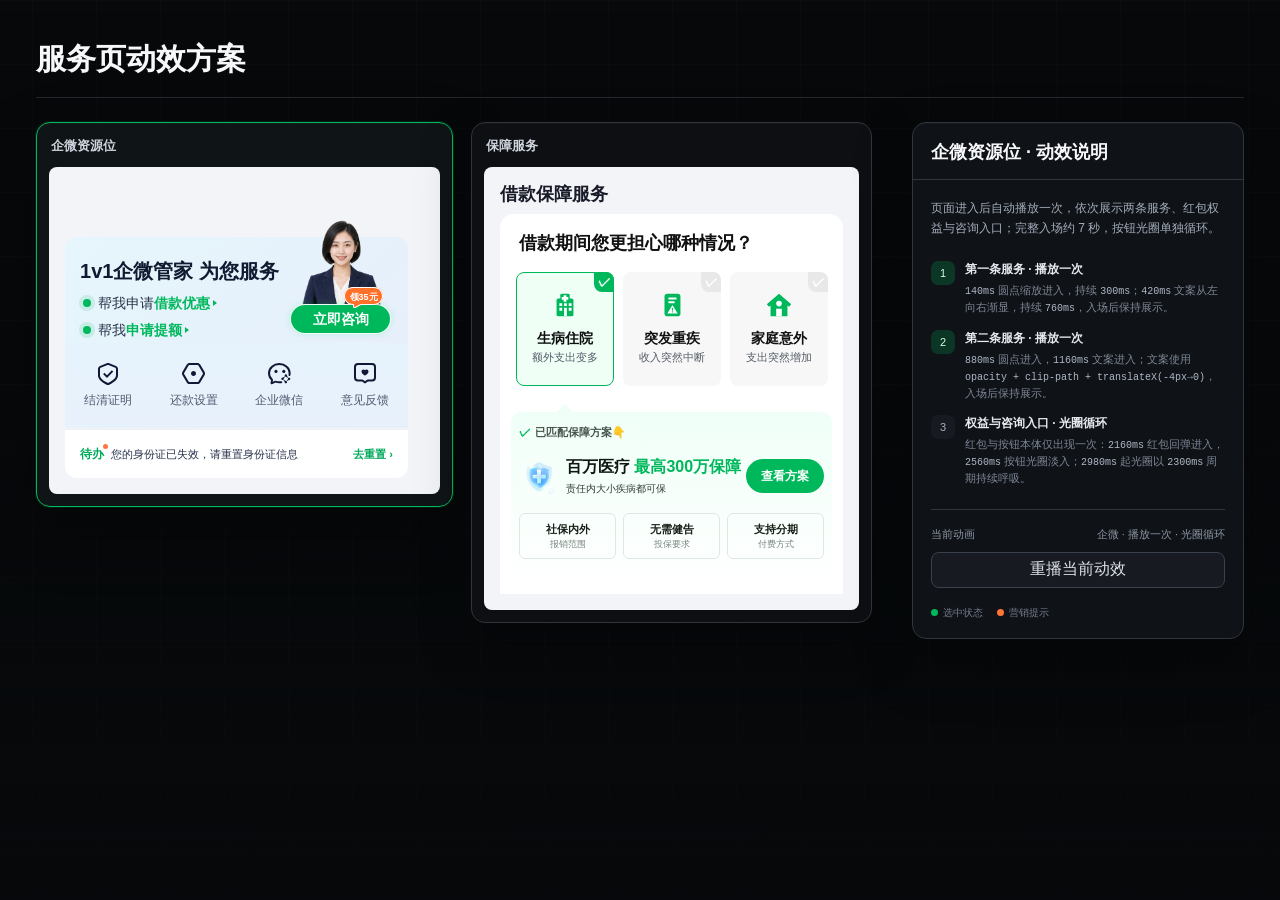
==== commit 02a6902f: "Update index.html" ====
--- a/index.html
+++ b/index.html
@@ -101,13 +101,15 @@
     .insurance-result.is-loading .result-kicker { opacity:1; transform:none; animation:none!important; color:#527966; }
     .insurance-result.is-loading .result-kicker::before { content:""; display:inline-block; width:10px; height:10px; margin-right:5px; border:1.5px solid rgba(0,184,92,.22); border-top-color:var(--green); border-radius:50%; vertical-align:-1px; animation:spin .75s linear infinite; }
     .insurance-result.is-loading .result-summary,
-    .insurance-result.is-loading .result-benefits { opacity:.42; transform:translateY(2px); animation:none!important; transition:opacity .26s cubic-bezier(.22,1,.36,1),transform .26s cubic-bezier(.22,1,.36,1); }
+    .insurance-result.is-loading .result-benefits { opacity:0; transform:translateY(5px); animation:none!important; transition:opacity .26s cubic-bezier(.22,1,.36,1),transform .26s cubic-bezier(.22,1,.36,1); }
     .insurance-result.is-loading.is-swapping .result-summary,
     .insurance-result.is-loading.is-swapping .result-benefits { opacity:0; transform:translateY(5px); transition-duration:.18s; }
     .insurance-result.is-visible .result-stage-1 { animation:result-item-in .32s .02s cubic-bezier(.16,1,.3,1) both; }
     .insurance-result.is-visible .result-stage-2 { animation:result-item-in .42s .1s cubic-bezier(.16,1,.3,1) both; }
     .insurance-result.is-visible .result-stage-3 { animation:result-item-in .44s .22s cubic-bezier(.16,1,.3,1) both; }
-    .result-kicker { color:#46544c; font-size:11px; font-weight:600; line-height:16px; }
+    .result-kicker { display:flex; align-items:center; gap:4px; color:#46544c; font-size:11px; font-weight:600; line-height:16px; }
+    .result-check { display:inline-block; flex:0 0 auto; color:#00b85c; font-size:12px; font-weight:900; line-height:14px; }
+    .insurance-result.is-loading .result-check { display:none; }
     .result-summary { display:grid; grid-template-columns:40px minmax(0,1fr) 78px; align-items:center; gap:7px; margin-top:16px; }
     .result-icon { display:block; width:40px; height:40px; object-fit:contain; }
     .result-copy { min-width:0; }
@@ -207,12 +209,12 @@
     const insuranceData={hospital:{title:'百万医疗',accent:'最高300万保障',desc:'责任内大小疾病都可保',benefits:[['社保内外','报销范围'],['无需健告','投保要求'],['支持分期','付费方式']]},critical:{title:'重疾险',accent:'最高600万保障',desc:'确诊即赔，理赔款可自由支配',benefits:[['确诊给付','保障方式'],['用途灵活','资金用途'],['异地转诊','就医支持']]},family:{title:'家庭意外',accent:'家庭成员都能保',desc:'意外医疗与住院津贴一起覆盖',benefits:[['意外医疗','保障责任'],['住院津贴','给付方式'],['保费可控','付费方式']]}};
     const motionSpecs={
       wechat:{title:'企微资源位 · 动效说明',copy:'页面进入后自动播放一次，依次展示两条服务、红包权益与咨询入口；完整入场约 7 秒，按钮光圈单独循环。',control:'企微 · 播放一次 · 光圈循环',rules:`<div class="rule-item active"><div class="rule-num">1</div><div><strong>第一条服务 · 播放一次</strong><span><code>140ms</code> 圆点缩放进入，持续 <code>300ms</code>；<code>420ms</code> 文案从左向右渐显，持续 <code>760ms</code>，入场后保持展示。</span></div></div><div class="rule-item active"><div class="rule-num">2</div><div><strong>第二条服务 · 播放一次</strong><span><code>880ms</code> 圆点进入，<code>1160ms</code> 文案进入；文案使用 <code>opacity + clip-path + translateX(-4px→0)</code>，入场后保持展示。</span></div></div><div class="rule-item"><div class="rule-num">3</div><div><strong>权益与咨询入口 · 光圈循环</strong><span>红包与按钮本体仅出现一次：<code>2160ms</code> 红包回弹进入，<code>2560ms</code> 按钮光圈淡入；<code>2980ms</code> 起光圈以 <code>2300ms</code> 周期持续呼吸。</span></div></div>`},
-      insurance:{title:'保障服务 · 动效说明',copy:'用户切换担忧场景时保留方案卡可读性，只更新左上角状态文案，并递进替换下方方案内容。',control:'保障 · 点击场景触发',rules:`<div class="rule-item active"><div class="rule-num">1</div><div><strong>场景选中</strong><span>点击后立即切换 <code>is-selected</code>，边框与背景在 <code>200ms</code> 内过渡。</span></div></div><div class="rule-item active"><div class="rule-num">2</div><div><strong>匹配状态</strong><span>结果卡保持展示；左上角显示 <code>正在为您匹配方案</code>，前置加载图标以内联方式旋转；旧内容先降低透明度，并在 <code>720ms</code> 后柔和淡出。</span></div></div><div class="rule-item"><div class="rule-num">3</div><div><strong>结果递进</strong><span><code>900ms</code> 后切换为 <code>已匹配保障方案👇</code>；状态、方案、利益点分别延迟 <code>20 / 100 / 220ms</code>，使用 <code>opacity + translateY(8px→0)</code>。</span></div></div>`}
+      insurance:{title:'保障服务 · 动效说明',copy:'用户切换担忧场景时保留匹配状态的连续感，旧方案先完整渐隐，再递进展示新的保障方案。',control:'保障 · 点击场景触发',rules:`<div class="rule-item active"><div class="rule-num">1</div><div><strong>场景选中</strong><span>点击后立即切换 <code>is-selected</code>，边框与背景在 <code>200ms</code> 内过渡。</span></div></div><div class="rule-item active"><div class="rule-num">2</div><div><strong>旧方案渐隐</strong><span>左上角显示 <code>正在为您匹配方案</code>；旧方案内容从当前状态开始渐隐，约 <code>260ms</code> 完全消失，不保留半透明。</span></div></div><div class="rule-item"><div class="rule-num">3</div><div><strong>结果递进</strong><span><code>500ms</code> 后切换为 <code>已匹配保障方案👇</code>；状态、方案、利益点分别延迟 <code>20 / 100 / 220ms</code>，使用 <code>opacity + translateY(8px→0)</code>。</span></div></div>`}
     };
     function showToast(message){toast.textContent=message;toast.classList.add('is-visible');clearTimeout(showToast.timer);showToast.timer=setTimeout(()=>toast.classList.remove('is-visible'),1500)}
     function restartWechat(){wechatCard.classList.remove('is-playing');void wechatCard.offsetWidth;wechatCard.classList.add('is-playing')}
-    function renderInsuranceResult(key){const d=insuranceData[key];insuranceResult.innerHTML=`<div class="result-kicker result-stage result-stage-1">已匹配保障方案👇</div><div class="result-summary result-stage result-stage-2"><img class="result-icon" src="[data-uri]" alt="" /><div class="result-copy"><h3>${d.title} <em>${d.accent}</em></h3><p>${d.desc}</p></div><button class="result-button" type="button">查看方案</button></div><div class="result-benefits result-stage result-stage-3">${d.benefits.map(item=>`<div class="benefit"><b>${item[0]}</b>${item[1]}</div>`).join('')}</div>`}
-    function selectInsurance(button){const key=button.dataset.choice;insuranceWrap.dataset.active=key;insuranceWrap.querySelectorAll('.insurance-choice').forEach(item=>item.classList.toggle('is-selected',item===button));clearTimeout(insuranceWrap._swapTimer);clearTimeout(insuranceWrap._timer);insuranceResult.classList.remove('is-swapping');insuranceResult.classList.add('is-visible','is-loading');const kicker=insuranceResult.querySelector('.result-kicker');if(kicker)kicker.textContent='正在为您匹配方案';insuranceWrap._swapTimer=setTimeout(()=>insuranceResult.classList.add('is-swapping'),720);insuranceWrap._timer=setTimeout(()=>{renderInsuranceResult(key);insuranceResult.classList.remove('is-loading','is-swapping')},900)}
+    function renderInsuranceResult(key){const d=insuranceData[key];insuranceResult.innerHTML=`<div class="result-kicker result-stage result-stage-1"><span class="result-check" aria-hidden="true">✓</span><span>已匹配保障方案👇</span></div><div class="result-summary result-stage result-stage-2"><img class="result-icon" src="[data-uri]" alt="" /><div class="result-copy"><h3>${d.title} <em>${d.accent}</em></h3><p>${d.desc}</p></div><button class="result-button" type="button">查看方案</button></div><div class="result-benefits result-stage result-stage-3">${d.benefits.map(item=>`<div class="benefit"><b>${item[0]}</b>${item[1]}</div>`).join('')}</div>`}
+    function selectInsurance(button){const key=button.dataset.choice;insuranceWrap.dataset.active=key;insuranceWrap.querySelectorAll('.insurance-choice').forEach(item=>item.classList.toggle('is-selected',item===button));clearTimeout(insuranceWrap._swapTimer);clearTimeout(insuranceWrap._timer);insuranceResult.classList.remove('is-swapping');insuranceResult.classList.add('is-visible','is-loading');const kicker=insuranceResult.querySelector('.result-kicker');if(kicker)kicker.textContent='正在为您匹配方案';insuranceWrap._swapTimer=setTimeout(()=>insuranceResult.classList.add('is-swapping'),260);insuranceWrap._timer=setTimeout(()=>{renderInsuranceResult(key);insuranceResult.classList.remove('is-loading','is-swapping')},500)}
     function setEffect(effect){const isWechat=effect==='wechat',spec=motionSpecs[effect];effectCards.forEach(card=>card.classList.toggle('is-active',card.dataset.effect===effect));detailKicker.textContent=isWechat?'MOTION 01':'MOTION 02';detailTitle.textContent=spec.title;detailCopy.textContent=spec.copy;detailRules.innerHTML=spec.rules;controlLabel.textContent=spec.control;if(isWechat)restartWechat()}
     effectCards.forEach(card=>{card.addEventListener('click',()=>setEffect(card.dataset.effect));card.addEventListener('keydown',e=>{if(e.key==='Enter'||e.key===' '){e.preventDefault();setEffect(card.dataset.effect)}})});
     document.querySelectorAll('.insurance-choice').forEach(button=>button.addEventListener('click',e=>{e.stopPropagation();selectInsurance(button)}));
